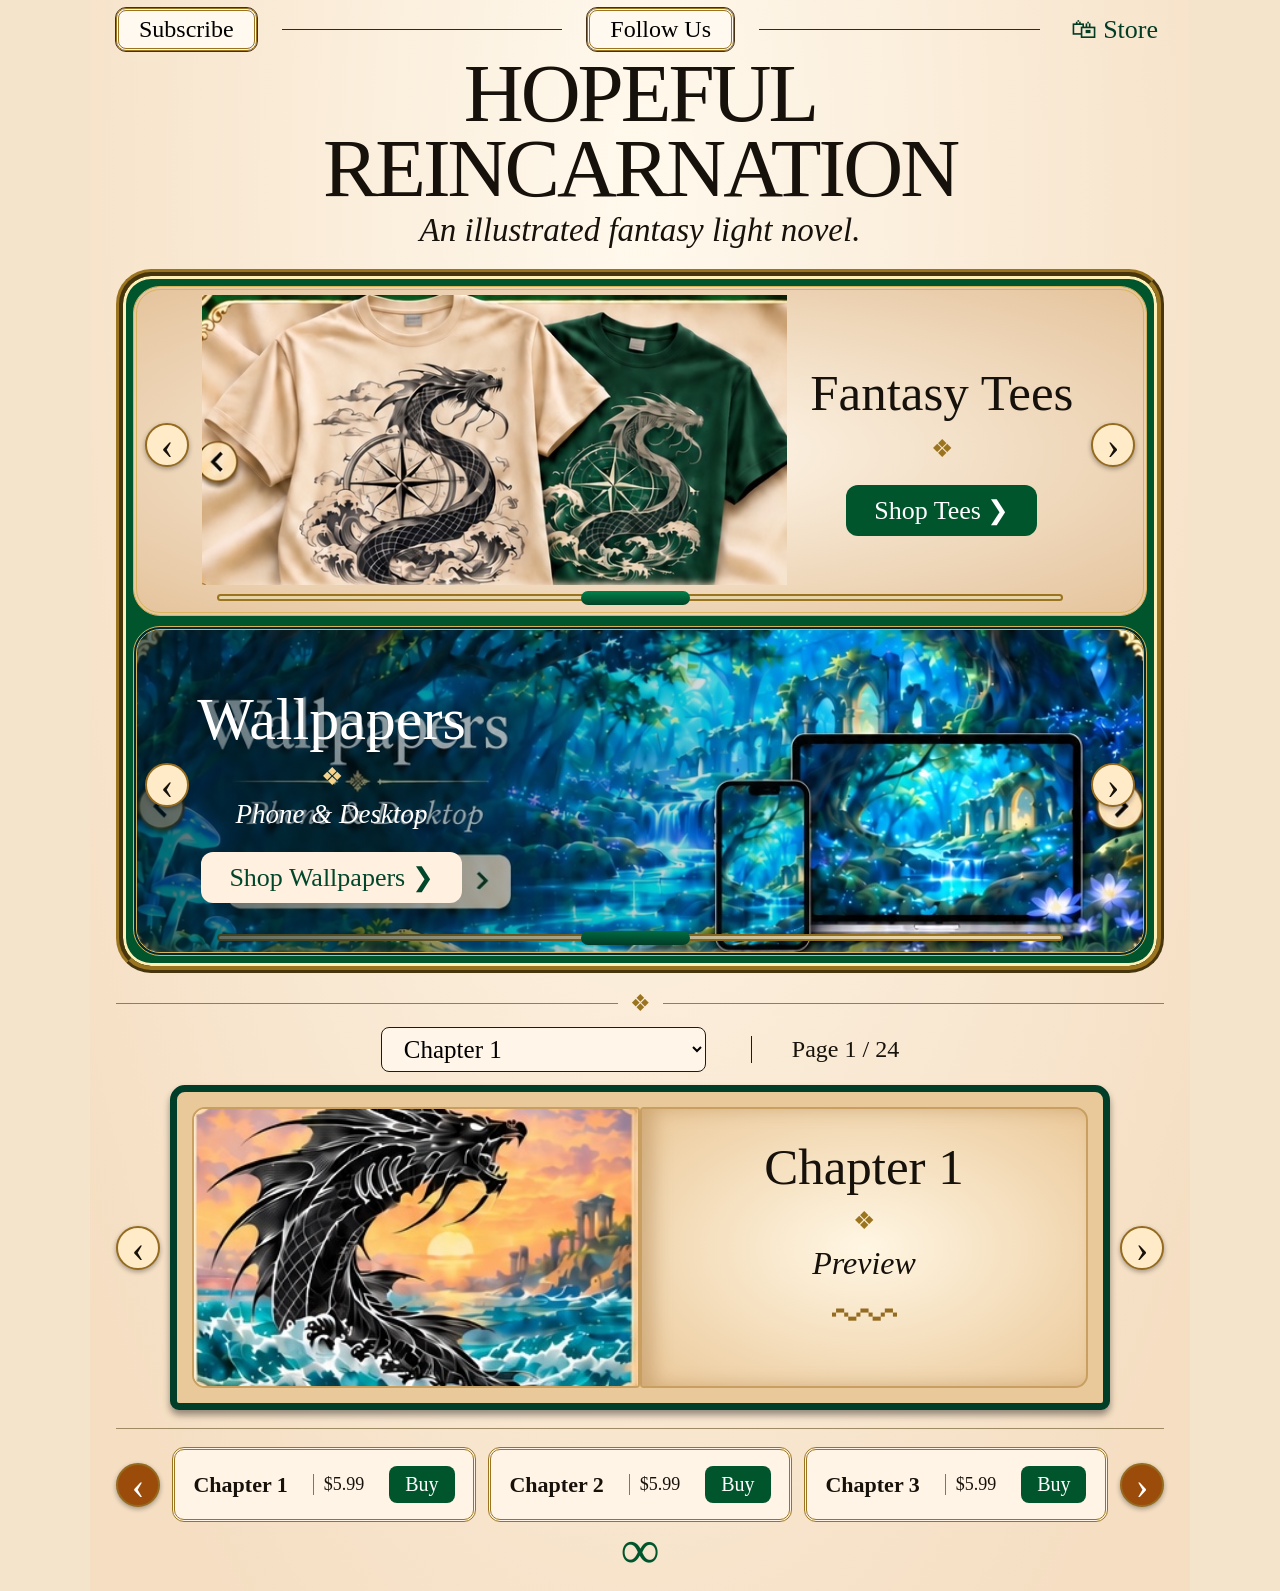
==== index.html @ 22bd7554 "another update" ====
<!DOCTYPE html>
<html lang="en">
<head>
  <meta charset="UTF-8">
  <meta name="viewport" content="width=device-width, initial-scale=1">
  <title>Hopeful Reincarnation</title>
  <link rel="stylesheet" href="../CSS/index.css">
</head>
<body>
<div class="page">
  <header>
    <nav>
      <button class="outlined" data-modal="subscribe">Subscribe</button>
      <span></span>
      <button class="outlined" data-modal="follow">Follow Us</button>
      <span></span>
      <button class="store-link" data-shop="chapters">🛍 Store</button>
    </nav>
    <h1><span>HOPEFUL</span>REINCARNATION</h1>
    <p class="tagline">An illustrated fantasy light novel.</p>
  </header>

  <main>
    <section class="merch">
      <article class="banner tees">
        <div class="tee-art">
          <img src="Images/tees/tees.png" alt="Fantasy dragon tees">
        </div>
        <div class="tee-copy">
          <h2>Fantasy Tees</h2>
          <div class="ornament">❖</div>
          <button class="cta" data-shop="tees">Shop Tees ❯</button>
        </div>
        <button class="arrow prev" aria-label="Previous tee">‹</button>
        <button class="arrow next" aria-label="Next tee">›</button>
        <div class="slider-track"><div class="slider-thumb"></div></div>
      </article>

      <article class="banner wallpapers">
        <img class="wall-art" src="Images/wallpapers/wallpaper.png" alt="Fantasy forest wallpaper">
        <div class="wall-copy">
          <h2>Wallpapers</h2>
          <div class="ornament">❖</div>
          <p>Phone &amp; Desktop</p>
          <button class="cta cream" data-shop="wallpapers">Shop Wallpapers ❯</button>
        </div>
        <button class="arrow prev" aria-label="Previous wallpaper">‹</button>
        <button class="arrow next" aria-label="Next wallpaper">›</button>
        <div class="slider-track"><div class="slider-thumb"></div></div>
      </article>
    </section>

    <div class="divider">❖</div>

    <section aria-label="Chapter preview">
      <div class="reader-tools">
        <select id="chapters" aria-label="Choose chapter">
          <option>Chapter 1</option>
          <option>Chapter 2</option>
          <option>Chapter 3</option>
        </select>
        <output id="counter">Page 1 / 24</output>
      </div>

      <div class="reader">
        <button id="back" class="arrow" aria-label="Previous page">‹</button>
        <div class="book">
          <div class="book-left" id="preview">
            <img src="Images/chapters/chapter1.png" alt="Chapter 1 dragon artwork">
          </div>
          <div class="book-right">
            <h2 id="chapter-title">Chapter 1</h2>
            <div class="ornament">❖</div>
            <i id="preview-label">Preview</i>
            <div class="wave">〰</div>
          </div>
        </div>
        <button id="forward" class="arrow" aria-label="Next page">›</button>
      </div>
    </section>

    <section class="sales" aria-label="Shop chapters">
      <button class="arrow" aria-label="Previous chapters">‹</button>
      <div id="chapter-track" class="chapter-track">
        <article class="chapter-card">
          <strong>Chapter 1</strong><span>$5.99</span>
          <button data-shop="chapters">Buy</button>
        </article>
        <article class="chapter-card">
          <strong>Chapter 2</strong><span>$5.99</span>
          <button data-shop="chapters">Buy</button>
        </article>
        <article class="chapter-card">
          <strong>Chapter 3</strong><span>$5.99</span>
          <button data-shop="chapters">Buy</button>
        </article>
      </div>
      <button class="arrow" aria-label="Next chapters">›</button>
    </section>
    <div class="infinity">∞</div>
  </main>
</div>

<dialog id="subscribe" aria-labelledby="subscribe-title">
  <button class="close" aria-label="Close">×</button>
  <h2 id="subscribe-title">Join the story</h2>
  <div class="ornament">❖</div>
  <p class="price">$9.99 <small>/ month</small></p>
  <ul>
    <li>Read all released chapters</li>
    <li>One free wallpaper</li>
    <li>5% off fantasy tees</li>
  </ul>
  <label class="terms">
    <input id="agree" type="checkbox">
    I agree to the <a id="terms-link">terms</a>.
  </label>
  <button id="subscribe-buy" class="cta" disabled>Coming soon</button>
</dialog>

<dialog id="follow" aria-labelledby="follow-title">
  <button class="close" aria-label="Close">×</button>
  <h2 id="follow-title">Follow the adventure</h2>
  <p>Chapter updates, artwork &amp; fantasy merch.</p>
  <div class="ornament">❖</div>
  <div id="socials" class="socials"></div>
</dialog>

<dialog id="shop" aria-labelledby="shop-title">
  <button class="close" aria-label="Close">×</button>
  <h2 id="shop-title">The Story Store</h2>
  <div class="ornament">❖</div>
  <div class="tabs">
    <button data-shop="chapters">Chapters</button>
    <button data-shop="tees">Tees</button>
    <button data-shop="wallpapers">Wallpapers</button>
    <button id="membership">Subscribe</button>
  </div>
  <div id="products"></div>
  <p class="note">Secure checkout through Payhip.</p>
</dialog>
</body>
</html>
---- CSS/index.css ----
:root {
  --green: #00552c;
  --gold: #9b741f;
  --cream: #fff0d9;
  --ink: #17110b;
}
* { box-sizing: border-box; }
body {
  margin: 0;
  color: var(--ink);
  font-family: Georgia, "Times New Roman", serif;
  background: #f5e4cc;
}
button, select { font: inherit; cursor: pointer; }
button { border: 0; }
.page {
  max-width: 1100px;
  margin: auto;
  padding: 8px 26px 14px;
  background: radial-gradient(ellipse at 50% 12%, #fff9ed, #f5dec2 90%);
}
nav { display: flex; align-items: center; justify-content: space-between; gap: 25px; }
nav span { height: 1px; background: #30291e; flex: 1; }
.outlined {
  padding: 5px 20px;
  border: 3px double var(--gold);
  outline: 1px solid #453015;
  border-radius: 10px;
  background: #fff9ef;
  font-size: 24px;
}
.store-link { background: none; font-size: 26px; color: #003d24; }
header { text-align: center; }
h1 {
  margin: 5px 0 0;
  font-size: clamp(37px, 7.5vw, 83px);
  line-height: .9;
  letter-spacing: -3px;
  font-weight: 500;
}
h1 span { display: block; }
.tagline {
  margin: 7px 0 20px;
  font-size: clamp(20px, 3.3vw, 33px);
  font-style: italic;
}
.merch {
  border: 7px ridge var(--gold);
  border-radius: 35px;
  padding: 10px;
  background: var(--green);
  box-shadow: inset 0 0 0 3px #fff0b8;
}
.banner {
  position: relative;
  height: 330px;
  overflow: hidden;
  border: 4px double #d8b55d;
  border-radius: 27px;
  margin-bottom: 10px;
}
.banner:last-child { margin-bottom: 0; }
.tees {
  background: radial-gradient(ellipse at center, #fff8ec, #e5c49d);
}
.tee-art {
  position: absolute;
  inset: 5px 34% 27px 5%;
}
.tee-art img { width: 100%; height: 100%; object-fit: contain; }
.tee-copy {
  position: absolute;
  right: 5%;
  top: 23%;
  width: 30%;
  text-align: center;
}
.banner h2 {
  font-size: clamp(30px, 4.7vw, 51px);
  font-weight: normal;
  margin: 0;
}
.ornament {
  color: var(--gold);
  font-size: 25px;
  text-align: center;
  margin: 12px auto 22px;
}
.cta {
  background: var(--green);
  color: white;
  padding: 10px 28px;
  border-radius: 12px;
  font-size: 26px;
  white-space: nowrap;
}
.cta.cream { background: #fff0df; color: #00462b; }
.wallpapers { background: #002c31; }
.wall-art {
  position: absolute;
  width: 100%;
  height: 100%;
  object-fit: cover;
}
.wallpapers::after {
  content: "";
  position: absolute;
  inset: 0;
  background: linear-gradient(90deg, #001e29a6, transparent 75%);
  pointer-events: none;
}
.wall-copy {
  position: absolute;
  z-index: 1;
  top: 17%;
  left: 6%;
  color: white;
  text-align: center;
}
.wall-copy h2 { font-size: clamp(36px, 5.5vw, 60px); }
.wall-copy .ornament { color: #f5d38b; margin: 8px; }
.wall-copy p { font-size: 27px; font-style: italic; margin: 5px 0 22px; }
.arrow {
  display: grid;
  place-items: center;
  width: 44px;
  height: 44px;
  border: 2px solid #956b20;
  border-radius: 50%;
  background: #ffebc7;
  color: #17120b;
  font: 38px/1 Georgia, serif;
  box-shadow: 0 2px 5px #0005;
}
.banner > .arrow {
  position: absolute;
  z-index: 3;
  top: 48%;
  transform: translateY(-50%);
}
.banner > .prev { left: 8px; }
.banner > .next { right: 8px; }
.slider-track {
  position: absolute;
  bottom: 11px;
  left: 8%;
  width: 84%;
  height: 7px;
  border: 2px solid var(--gold);
  border-radius: 20px;
  background: #e7d5a8;
}
.slider-thumb {
  position: absolute;
  width: 13%;
  height: 14px;
  left: 43%;
  top: -5px;
  background: linear-gradient(#00824b, #004426);
  border-radius: 20px;
}
.divider {
  margin: 17px 0 10px;
  text-align: center;
  color: var(--gold);
  font-size: 23px;
  display: flex;
  align-items: center;
  gap: 12px;
}
.divider::before, .divider::after {
  content: "";
  flex: 1;
  height: 1px;
  background: #997c49;
}
.reader-tools {
  display: flex;
  justify-content: center;
  align-items: center;
  gap: 45px;
  margin: 10px 0 13px;
}
.reader-tools select {
  width: 325px;
  padding: 7px 18px;
  border: 1px solid #25190c;
  border-radius: 8px;
  background: #fff5e9;
  font-size: 25px;
}
.reader-tools output {
  border-left: 1px solid #25190c;
  padding-left: 40px;
  font-size: 24px;
}
.reader { display: flex; align-items: center; gap: 10px; }
.reader > .arrow { flex-shrink: 0; }
.book {
  display: flex;
  flex: 1;
  min-width: 0;
  height: 325px;
  padding: 15px;
  border: 7px solid #003e29;
  border-radius: 15px 15px 9px 9px;
  background: #e9c99a;
  box-shadow: 0 5px 7px #0006;
}
.book-left, .book-right {
  width: 50%;
  min-width: 0;
  overflow: hidden;
  background: #fff0d1;
  border: 2px solid #c89f60;
}
.book-left {
  border-radius: 13px 4px 4px 13px;
  box-shadow: inset -12px 0 18px #a5743d60;
}
.book-left img { width: 100%; height: 100%; object-fit: cover; }
.book-right {
  border-radius: 4px 13px 13px 4px;
  box-shadow: inset 12px 0 18px #a5743d60;
  display: flex;
  flex-direction: column;
  align-items: center;
  justify-content: center;
  background: radial-gradient(#fff6e3, #ebc99a);
}
.book-right h2 { font-size: clamp(29px, 4.5vw, 51px); font-weight: normal; margin: 0; }
.book-right .ornament { margin: 10px 0; }
.book-right i { font-size: 32px; }
.wave { font-size: 65px; color: #956b20; }
.sales {
  display: flex;
  align-items: center;
  gap: 12px;
  border-top: 1px solid #9e8b64;
  margin-top: 18px;
  padding-top: 18px;
}
.sales > .arrow { flex-shrink: 0; background: #9b4c0b; color: white; }
.chapter-track {
  display: flex;
  gap: 12px;
  overflow-x: auto;
  flex: 1;
  scroll-snap-type: x mandatory;
  scrollbar-width: none;
}
.chapter-track::-webkit-scrollbar { display: none; }
.chapter-card {
  flex: 0 0 calc((100% - 24px) / 3);
  min-width: 0;
  display: flex;
  align-items: center;
  justify-content: space-around;
  gap: 8px;
  padding: 16px 10px;
  border: 3px double var(--gold);
  border-radius: 12px;
  background: #fff4e5;
  scroll-snap-align: start;
}
.chapter-card strong { font-size: 22px; white-space: nowrap; }
.chapter-card span { font-size: 18px; border-left: 1px solid #777; padding-left: 10px; }
.chapter-card button {
  background: var(--green);
  color: white;
  padding: 7px 16px;
  border-radius: 8px;
  font-size: 20px;
}
.infinity {
  text-align: center;
  font-size: 55px;
  line-height: 1;
  color: var(--green);
}
dialog {
  width: min(440px, 92vw);
  border: 5px double var(--gold);
  border-radius: 16px;
  padding: 25px;
  background: #fff0d9;
  color: var(--ink);
  text-align: center;
  box-shadow: 0 12px 40px #0007;
}
dialog::backdrop { background: #0009; }
dialog h2 { font-size: 32px; font-weight: normal; }
dialog ul { text-align: left; line-height: 2; }
dialog .close { float: right; background: none; font-size: 30px; }
dialog .price { font-size: 34px; }
dialog small { font-size: 17px; }
dialog .terms { display: block; margin: 20px 0; }
dialog .tabs { display: flex; flex-wrap: wrap; gap: 8px; }
dialog .tabs button { padding: 9px; background: var(--green); color: white; }
@media(max-width: 700px) {
  .page { padding: 8px 10px; }
  nav { gap: 8px; }
  nav span { display: none; }
  .outlined, .store-link { font-size: 15px; padding: 6px; }
  h1 { letter-spacing: -1px; }
  .banner { height: 245px; }
  .tee-art { right: 32%; }
  .tee-copy { right: 4%; width: 36%; }
  .banner h2 { font-size: 29px; }
  .cta { font-size: 16px; padding: 10px; }
  .wall-copy { left: 9%; top: 22%; }
  .wall-copy h2 { font-size: 34px; }
  .wall-copy p { font-size: 17px; }
  .arrow { width: 32px; height: 32px; font-size: 28px; }
  .reader-tools { gap: 12px; }
  .reader-tools select { width: 55%; font-size: 16px; }
  .reader-tools output { padding-left: 12px; font-size: 16px; }
  .reader { gap: 4px; }
  .book { height: 215px; padding: 6px; border-width: 4px; }
  .book-right h2 { font-size: 23px; }
  .book-right i { font-size: 20px; }
  .wave { font-size: 32px; }
  .chapter-card { flex-basis: 85%; }
}
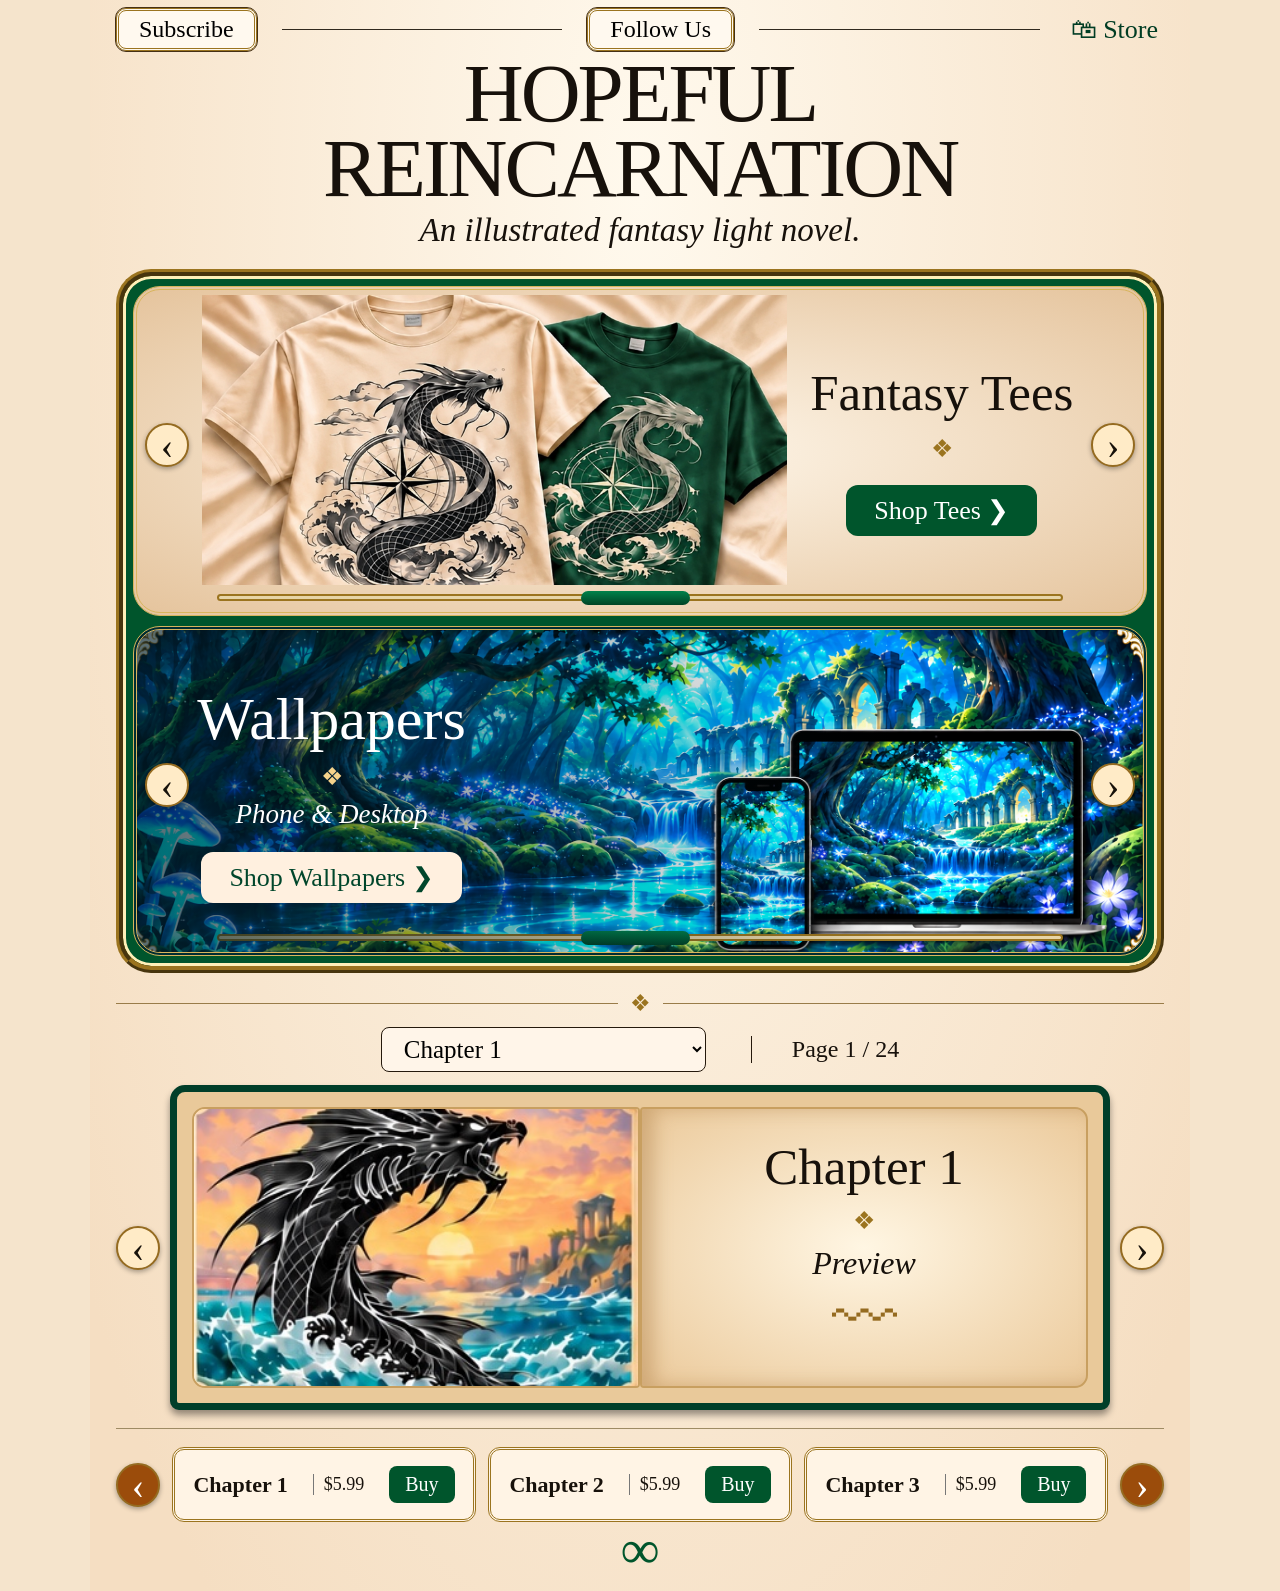
==== commit 47629648: "another update" ====
--- a/index.html
+++ b/index.html
@@ -139,5 +139,7 @@
   <div id="products"></div>
   <p class="note">Secure checkout through Payhip.</p>
 </dialog>
+<div id="popup-container"></div>
+<script src="JS/index-homepage.js"></script>
 </body>
 </html>
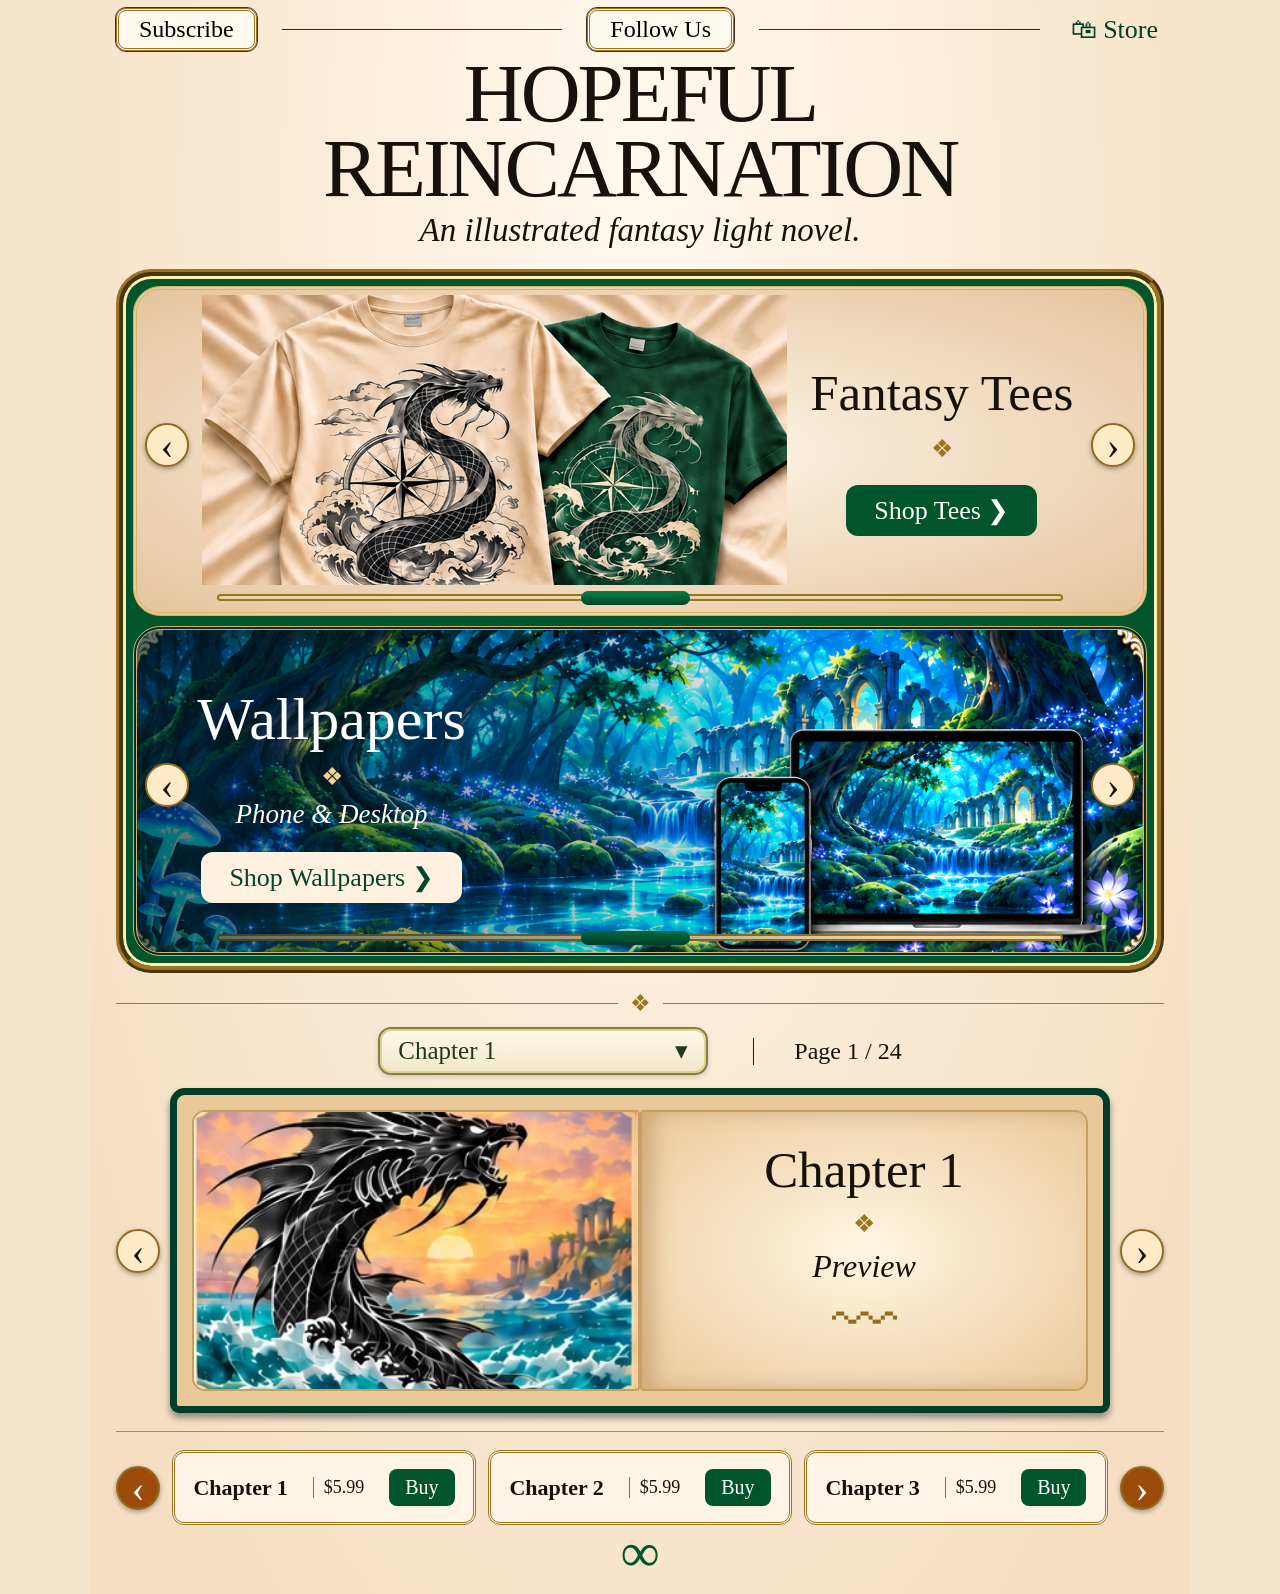
==== commit aabbeed6: "another update" ====
--- a/index.html
+++ b/index.html
@@ -37,7 +37,7 @@
       </article>
 
       <article class="banner wallpapers">
-        <img class="wall-art" src="Images/wallpapers/wallpaper.png" alt="Fantasy forest wallpaper">
+        <img class="wall-art" src="Images/wallpapers/wallpapers.png" alt="Fantasy forest wallpaper">
         <div class="wall-copy">
           <h2>Wallpapers</h2>
           <div class="ornament">❖</div>
@@ -66,7 +66,7 @@
         <button id="back" class="arrow" aria-label="Previous page">‹</button>
         <div class="book">
           <div class="book-left" id="preview">
-            <img src="Images/chapters/chapter1.png" alt="Chapter 1 dragon artwork">
+            <img src="Images/chapters/chapters.png" alt="Chapter 1 dragon artwork">
           </div>
           <div class="book-right">
             <h2 id="chapter-title">Chapter 1</h2>
@@ -140,6 +140,10 @@
   <p class="note">Secure checkout through Payhip.</p>
 </dialog>
 <div id="popup-container"></div>
-<script src="JS/index-homepage.js"></script>
+
+<script src="./JS/index-homepage.js"></script>
+<script src="./JS/buttons-to-store.js"></script>
+<script src="./JS/free-wallpaper-popup.js"></script>
+
 </body>
 </html>
--- a/CSS/index.css
+++ b/CSS/index.css
@@ -5,23 +5,29 @@
   --cream: #fff0d9;
   --ink: #17110b;
 }
+
 * { box-sizing: border-box; }
+
 body {
   margin: 0;
   color: var(--ink);
   font-family: Georgia, "Times New Roman", serif;
   background: #f5e4cc;
 }
+
 button, select { font: inherit; cursor: pointer; }
 button { border: 0; }
+
 .page {
   max-width: 1100px;
   margin: auto;
   padding: 8px 26px 14px;
   background: radial-gradient(ellipse at 50% 12%, #fff9ed, #f5dec2 90%);
 }
+
 nav { display: flex; align-items: center; justify-content: space-between; gap: 25px; }
 nav span { height: 1px; background: #30291e; flex: 1; }
+
 .outlined {
   padding: 5px 20px;
   border: 3px double var(--gold);
@@ -30,8 +36,10 @@
   background: #fff9ef;
   font-size: 24px;
 }
+
 .store-link { background: none; font-size: 26px; color: #003d24; }
 header { text-align: center; }
+
 h1 {
   margin: 5px 0 0;
   font-size: clamp(37px, 7.5vw, 83px);
@@ -39,12 +47,15 @@
   letter-spacing: -3px;
   font-weight: 500;
 }
+
 h1 span { display: block; }
+
 .tagline {
   margin: 7px 0 20px;
   font-size: clamp(20px, 3.3vw, 33px);
   font-style: italic;
 }
+
 .merch {
   border: 7px ridge var(--gold);
   border-radius: 35px;
@@ -52,6 +63,7 @@
   background: var(--green);
   box-shadow: inset 0 0 0 3px #fff0b8;
 }
+
 .banner {
   position: relative;
   height: 330px;
@@ -60,15 +72,20 @@
   border-radius: 27px;
   margin-bottom: 10px;
 }
+
 .banner:last-child { margin-bottom: 0; }
+
 .tees {
   background: radial-gradient(ellipse at center, #fff8ec, #e5c49d);
 }
+
 .tee-art {
   position: absolute;
   inset: 5px 34% 27px 5%;
 }
+
 .tee-art img { width: 100%; height: 100%; object-fit: contain; }
+
 .tee-copy {
   position: absolute;
   right: 5%;
@@ -76,17 +93,20 @@
   width: 30%;
   text-align: center;
 }
+
 .banner h2 {
   font-size: clamp(30px, 4.7vw, 51px);
   font-weight: normal;
   margin: 0;
 }
+
 .ornament {
   color: var(--gold);
   font-size: 25px;
   text-align: center;
   margin: 12px auto 22px;
 }
+
 .cta {
   background: var(--green);
   color: white;
@@ -95,14 +115,17 @@
   font-size: 26px;
   white-space: nowrap;
 }
+
 .cta.cream { background: #fff0df; color: #00462b; }
 .wallpapers { background: #002c31; }
+
 .wall-art {
   position: absolute;
   width: 100%;
   height: 100%;
   object-fit: cover;
 }
+
 .wallpapers::after {
   content: "";
   position: absolute;
@@ -110,6 +133,7 @@
   background: linear-gradient(90deg, #001e29a6, transparent 75%);
   pointer-events: none;
 }
+
 .wall-copy {
   position: absolute;
   z-index: 1;
@@ -118,9 +142,11 @@
   color: white;
   text-align: center;
 }
+
 .wall-copy h2 { font-size: clamp(36px, 5.5vw, 60px); }
 .wall-copy .ornament { color: #f5d38b; margin: 8px; }
 .wall-copy p { font-size: 27px; font-style: italic; margin: 5px 0 22px; }
+
 .arrow {
   display: grid;
   place-items: center;
@@ -133,14 +159,17 @@
   font: 38px/1 Georgia, serif;
   box-shadow: 0 2px 5px #0005;
 }
+
 .banner > .arrow {
   position: absolute;
   z-index: 3;
   top: 48%;
   transform: translateY(-50%);
 }
+
 .banner > .prev { left: 8px; }
 .banner > .next { right: 8px; }
+
 .slider-track {
   position: absolute;
   bottom: 11px;
@@ -151,6 +180,7 @@
   border-radius: 20px;
   background: #e7d5a8;
 }
+
 .slider-thumb {
   position: absolute;
   width: 13%;
@@ -160,6 +190,7 @@
   background: linear-gradient(#00824b, #004426);
   border-radius: 20px;
 }
+
 .divider {
   margin: 17px 0 10px;
   text-align: center;
@@ -169,12 +200,14 @@
   align-items: center;
   gap: 12px;
 }
+
 .divider::before, .divider::after {
   content: "";
   flex: 1;
   height: 1px;
   background: #997c49;
 }
+
 .reader-tools {
   display: flex;
   justify-content: center;
@@ -182,6 +215,7 @@
   gap: 45px;
   margin: 10px 0 13px;
 }
+
 .reader-tools select {
   width: 325px;
   padding: 7px 18px;
@@ -190,13 +224,16 @@
   background: #fff5e9;
   font-size: 25px;
 }
+
 .reader-tools output {
   border-left: 1px solid #25190c;
   padding-left: 40px;
   font-size: 24px;
 }
+
 .reader { display: flex; align-items: center; gap: 10px; }
 .reader > .arrow { flex-shrink: 0; }
+
 .book {
   display: flex;
   flex: 1;
@@ -208,6 +245,7 @@
   background: #e9c99a;
   box-shadow: 0 5px 7px #0006;
 }
+
 .book-left, .book-right {
   width: 50%;
   min-width: 0;
@@ -215,11 +253,14 @@
   background: #fff0d1;
   border: 2px solid #c89f60;
 }
+
 .book-left {
   border-radius: 13px 4px 4px 13px;
   box-shadow: inset -12px 0 18px #a5743d60;
 }
+
 .book-left img { width: 100%; height: 100%; object-fit: cover; }
+
 .book-right {
   border-radius: 4px 13px 13px 4px;
   box-shadow: inset 12px 0 18px #a5743d60;
@@ -229,10 +270,12 @@
   justify-content: center;
   background: radial-gradient(#fff6e3, #ebc99a);
 }
+
 .book-right h2 { font-size: clamp(29px, 4.5vw, 51px); font-weight: normal; margin: 0; }
 .book-right .ornament { margin: 10px 0; }
 .book-right i { font-size: 32px; }
 .wave { font-size: 65px; color: #956b20; }
+
 .sales {
   display: flex;
   align-items: center;
@@ -241,7 +284,9 @@
   margin-top: 18px;
   padding-top: 18px;
 }
+
 .sales > .arrow { flex-shrink: 0; background: #9b4c0b; color: white; }
+
 .chapter-track {
   display: flex;
   gap: 12px;
@@ -250,7 +295,9 @@
   scroll-snap-type: x mandatory;
   scrollbar-width: none;
 }
+
 .chapter-track::-webkit-scrollbar { display: none; }
+
 .chapter-card {
   flex: 0 0 calc((100% - 24px) / 3);
   min-width: 0;
@@ -264,8 +311,10 @@
   background: #fff4e5;
   scroll-snap-align: start;
 }
+
 .chapter-card strong { font-size: 22px; white-space: nowrap; }
 .chapter-card span { font-size: 18px; border-left: 1px solid #777; padding-left: 10px; }
+
 .chapter-card button {
   background: var(--green);
   color: white;
@@ -273,12 +322,14 @@
   border-radius: 8px;
   font-size: 20px;
 }
+
 .infinity {
   text-align: center;
   font-size: 55px;
   line-height: 1;
   color: var(--green);
 }
+
 dialog {
   width: min(440px, 92vw);
   border: 5px double var(--gold);
@@ -289,6 +340,7 @@
   text-align: center;
   box-shadow: 0 12px 40px #0007;
 }
+
 dialog::backdrop { background: #0009; }
 dialog h2 { font-size: 32px; font-weight: normal; }
 dialog ul { text-align: left; line-height: 2; }
@@ -298,6 +350,7 @@
 dialog .terms { display: block; margin: 20px 0; }
 dialog .tabs { display: flex; flex-wrap: wrap; gap: 8px; }
 dialog .tabs button { padding: 9px; background: var(--green); color: white; }
+
 @media(max-width: 700px) {
   .page { padding: 8px 10px; }
   nav { gap: 8px; }
@@ -323,3 +376,21 @@
   .wave { font-size: 32px; }
   .chapter-card { flex-basis: 85%; }
 }
+
+/* POPUP POSITIONING - DESKTOP AND MOBILE */
+#popup-container {
+  position: fixed !important;
+  top: 0;
+  left: 0;
+  display: none;
+  z-index: 99999;
+  width: max-content;
+  max-width: 100vw;
+  margin: 0 !important;
+  padding: 0 !important;
+  transform: none !important;
+}
+
+#popup-container .subscribe-popup {
+  margin: 0 !important;
+}
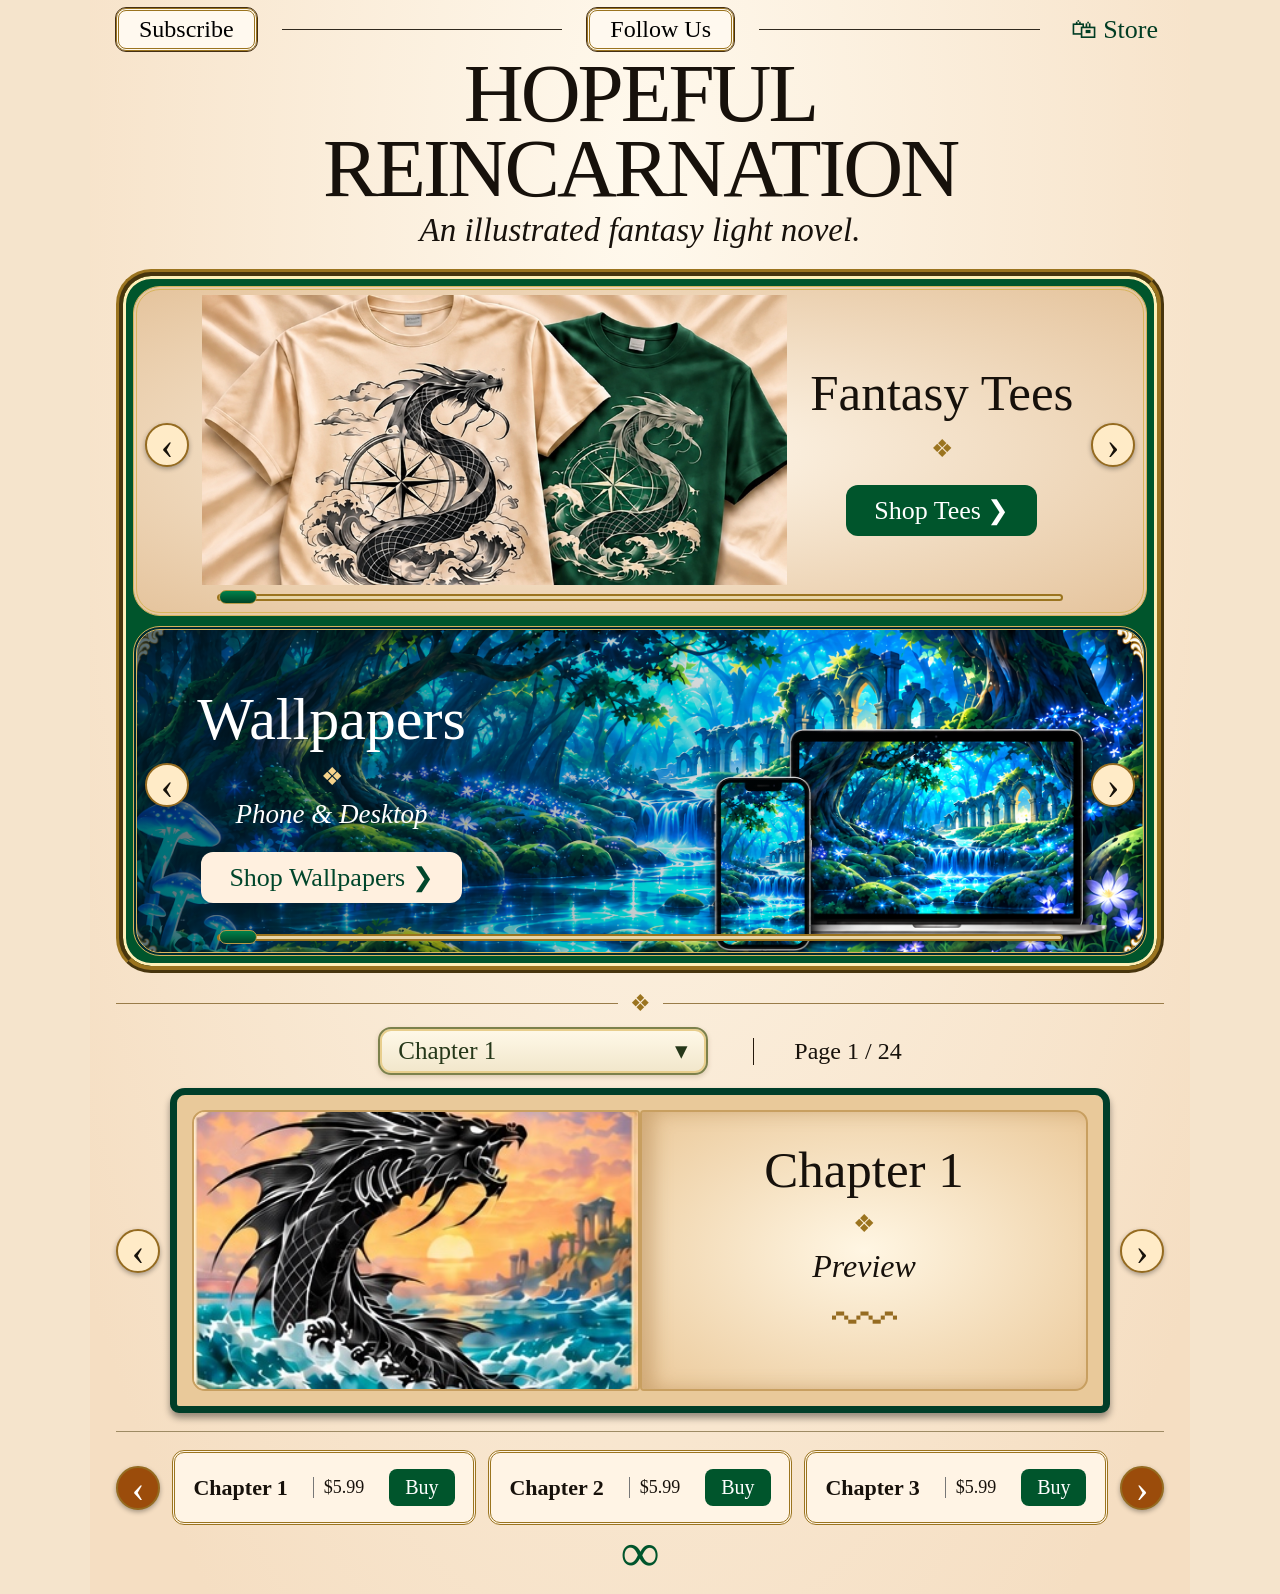
==== commit c46ebdfd: "another update" ====
--- a/index.html
+++ b/index.html
@@ -144,6 +144,8 @@
 <script src="./JS/index-homepage.js"></script>
 <script src="./JS/buttons-to-store.js"></script>
 <script src="./JS/free-wallpaper-popup.js"></script>
+<script src="./JS/newsletter-popup.js"></script>
+<script src="./JS/homepage-slider-button.js"></script>
 
 </body>
 </html>
